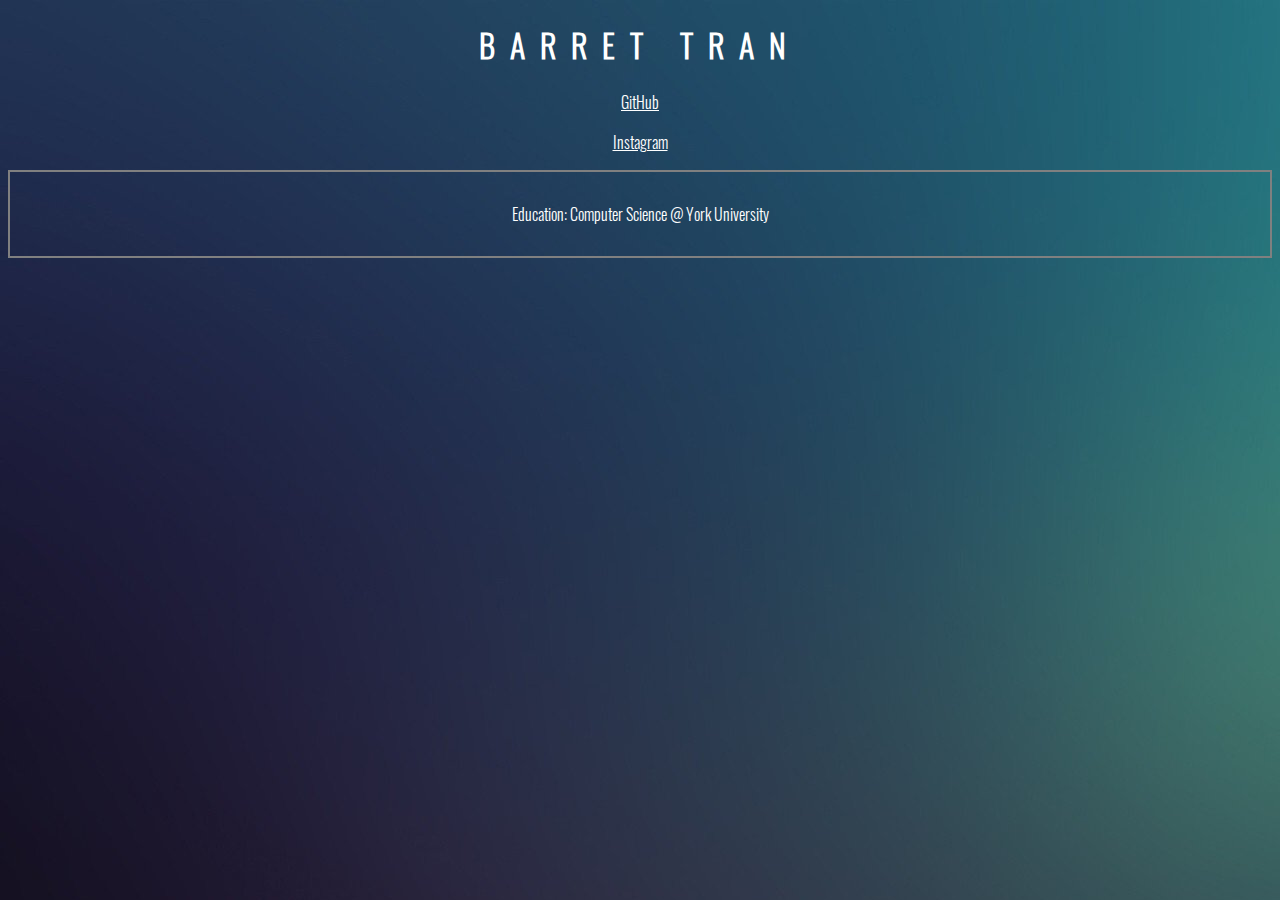
==== index.html @ cc815ce8 "Fonts" ====
<!DOCTYPE html>
<html>
	<head>
		<h1> BARRET TRAN </h1>
		<link rel="stylesheet" href="style.css">
	</head>
	<body background="bg/bg.jpg">
		<p><a href="https://www.github.com/Barrett97/" target="_blank"> GitHub </a></p>
		<p><a href="https://www.instagram.com/barrett.tran/" target="_blank"> Instagram </a></p>
		<div> Education: Computer Science @ York University <br/> </div>
	</body>
</html>
---- style.css ----
@font-face {
	font-family: Oswald;
	src: url(font/Oswald/Oswald-Light.ttf);
}

 * {
	font-family: Oswald;
	color: white;
 }
		
h1 {
	text-align: center;
	letter-spacing: 15px;
}

body {
	background="bg/bg.jpg";
}

p {
	text-align: center;
	background-image:bg/bg.jpg;
}

div {
	text-align: center;
	padding: 30px;
	border: 2px solid gray;
	margin: 0;
	
}
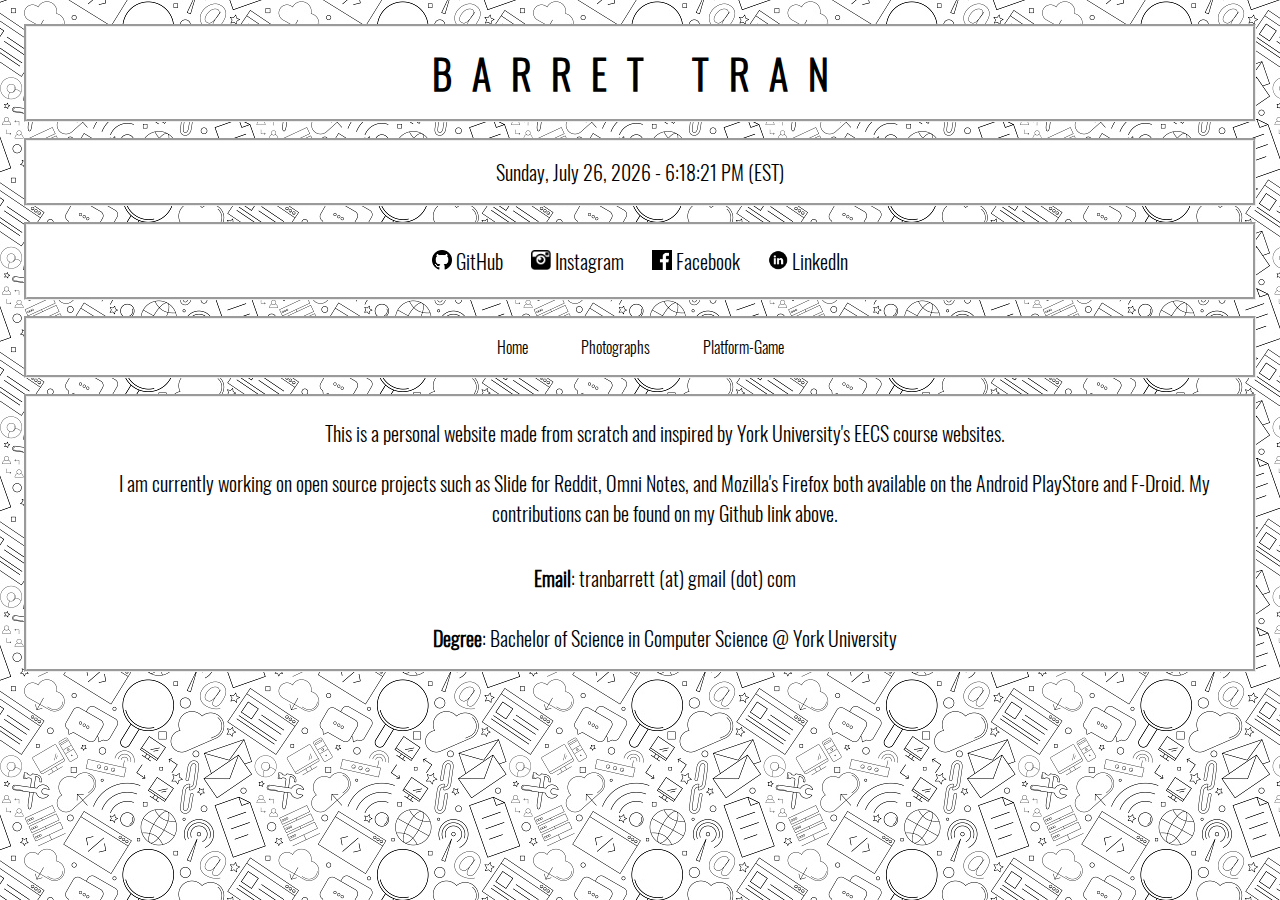
==== commit 1831a3b4: "New website" ====
--- a/index.html
+++ b/index.html
@@ -1,12 +1,85 @@
 <!DOCTYPE html>
 <html>
 	<head>
-		<h1> BARRET TRAN </h1>
+		<meta charset="utf-8">
+		<meta http-equiv="X-UA-Compatible" content="IE=edge,chrome=1">
+		<title>Barret Tran Website</title>
+		<meta name="description" content="">
+		<meta name="viewport" content="width=device-width">
+		<link rel="stylesheet" href="game/css/game.css">
+
 		<link rel="stylesheet" href="style.css">
+		<script type="text/javascript" src="java.js"></script>
+		
 	</head>
-	<body background="bg/bg.jpg">
-		<p><a href="https://www.github.com/Barrett97/" target="_blank"> GitHub </a></p>
-		<p><a href="https://www.instagram.com/barrett.tran/" target="_blank"> Instagram </a></p>
-		<div> Education: Computer Science @ York University <br/> </div>
+	<body>
+
+		<table id="table">
+			<tr>
+				<th id="toprow"> <div>BARRET TRAN</div></th>
+			</tr>
+
+			<tr>
+				<td id="clockrow">
+					<div id="clockbox"> </div>
+
+					<script>
+						GetClock();
+						setInterval(GetClock, 1000);
+					</script>
+				</td>
+			</tr>
+
+			<tr>
+				<td id="socialrow">
+					<p id="social">
+						<img src="icons/github.png" alt="git" style="width:20px;height:20px;">
+						<a style="text-decoration: none" onmouseover="bigImg(this)" onmouseout="normalImg(this)" href="https://www.github.com/Barrett97/" target="_blank"> GitHub </a>
+						
+						<span style="display:inline-block; width:20px;"></span> <!--spacing between social media links-->
+						
+						<img src="icons/insta.png" alt="git" style="width:20px;height:20px;">
+						<a style="text-decoration: none" onmouseover="bigImg(this)" onmouseout="normalImg(this)" href="https://www.instagram.com/barrett.tran/" target="_blank"> Instagram </a>
+						
+						<span style="display:inline-block; width:20px;"></span>
+						
+						<img src="icons/facebookblack.png" alt="git" style="width:20px;height:20px;">
+						<a style="text-decoration: none" onmouseover="bigImg(this)" onmouseout="normalImg(this)" href="https://www.facebook.com/barrett.tran" target="_blank"> Facebook </a>
+						
+						<span style="display:inline-block; width:20px;"></span>
+						
+						<img src="icons/linkedin.png" alt="git" style="width:20px;height:20px;">
+						<a style="text-decoration: none" onmouseover="bigImg(this)" onmouseout="normalImg(this)" href="https://www.linkedin.com/in/barret-t-62b75490/" target="_blank"> LinkedIn </a>
+					</p>
+				</td>
+			</tr>
+
+			<tr>
+				<td id="directory">
+					<div>
+						<a style="text-decoration: none" onmouseover="bigImg(this)" onmouseout="normalImg(this)" href="index.html">Home</a>
+						<a style="text-decoration: none" onmouseover="bigImg(this)" onmouseout="normalImg(this)" href="pages/photo.html">Photographs</a>
+						<a style="text-decoration: none" onmouseover="bigImg(this)" onmouseout="normalImg(this)" href="pages/photo.html">Platform-Game</a>
+					</div>
+
+				</td>
+			</tr>
+
+			<tr>
+				<td id="personalrow">
+					<p>This is a personal website made from scratch and inspired by York University's EECS course websites.</p>
+					
+					<p>I am currently working on open source projects such as Slide for Reddit, Omni Notes, and Mozilla's Firefox both available on the Android PlayStore and F-Droid. My contributions can be found on my Github link above.</p>
+					
+					<div> 
+						<b>Email</b>: tranbarrett (at) gmail (dot) com <br/>
+					</div>
+					
+					<div> <b>Degree</b>: Bachelor of Science in Computer Science @ York University <br/> </div>
+				</td>
+			</tr>
+
+
+		</table>
 	</body>
 </html>
--- a/game/css/game.css
+++ b/game/css/game.css
@@ -0,0 +1,44 @@
+.background {
+    background: rgb(52, 166, 251);
+    table-layout: fixed;
+    border-spacing: 0;
+}
+
+.background td {
+    padding: 0;
+}
+
+.lava {
+    background: rgb(255, 100, 100);
+}
+
+.wall {
+    background: white;
+}
+
+.actor {
+    position: absolute;
+}
+
+.coin {
+    background: rgb(241, 229, 89);
+}
+
+.player {
+    background: rgb(64, 64, 64);
+}
+
+.lost .player {
+    background: rgb(160, 64, 64);
+}
+
+.won .player {
+    box-shadow: -4px -7px 8px white, 4px -7px 8px white;
+}
+
+.game {
+    overflow: hidden;
+    max-width: 600px;
+    max-height: 450px;
+    position: relative;
+}--- a/style.css
+++ b/style.css
@@ -3,9 +3,9 @@
 	src: url(font/Oswald/Oswald-Light.ttf);
 }
 
- * {
+* {
 	font-family: Oswald;
-	color: white;
+	color: black;
  }
 		
 h1 {
@@ -13,19 +13,84 @@
 	letter-spacing: 15px;
 }
 
-body {
-	background="bg/bg.jpg";
+#table {
+	border-spacing: 1em;
+	width: 100%;
 }
 
-p {
+#toprow {
+	background-color: white;
+	border: groove;
+	letter-spacing: 20px;
+	font-size: 40px
+}
+
+#socialrow {
+	background-color: white;
+	border: groove;
+}
+
+#social {
+	font-size: 20px;
+}
+
+#directory {
+	background-color: white;
+	border: groove;
+	word-spacing: 50px;
+}
+
+#photorow {
+	background-color: white;
+	border: groove;
+	
+	padding: 50px;
 	text-align: center;
-	background-image:bg/bg.jpg;
 }
+
+#clockrow {
+	background-color: white;
+	border: groove;
+	font-size: 20px;
+}
+
+#van {
+	max-width: 50%;
+	border-radius: 8px;
+	border: 1px solid black;
+}
+
+#personalrow {
+	background-color: white;
+	border: groove;
+	font-size: 20px;
+	padding-left: 50px;
+	padding-rightr: 50px;
+}
+
+.button {
+  background-color: #e4b870;
+  border: none;
+  color: white;
+  padding: 15px 32px;
+  text-align: center;
+  text-decoration: none;
+  display: inline-block;
+  font-size: 16px;
+  margin: 4px 2px;
+  cursor: pointer;
+  border-radius: 4px;
+}
+
+body {
+	background-image: url(bg/bg.jpg);
+}
+
+p { text-align: center; }
 
 div {
 	text-align: center;
-	padding: 30px;
-	border: 2px solid gray;
+	padding: 15px;
+	border: 0;
 	margin: 0;
-	
 }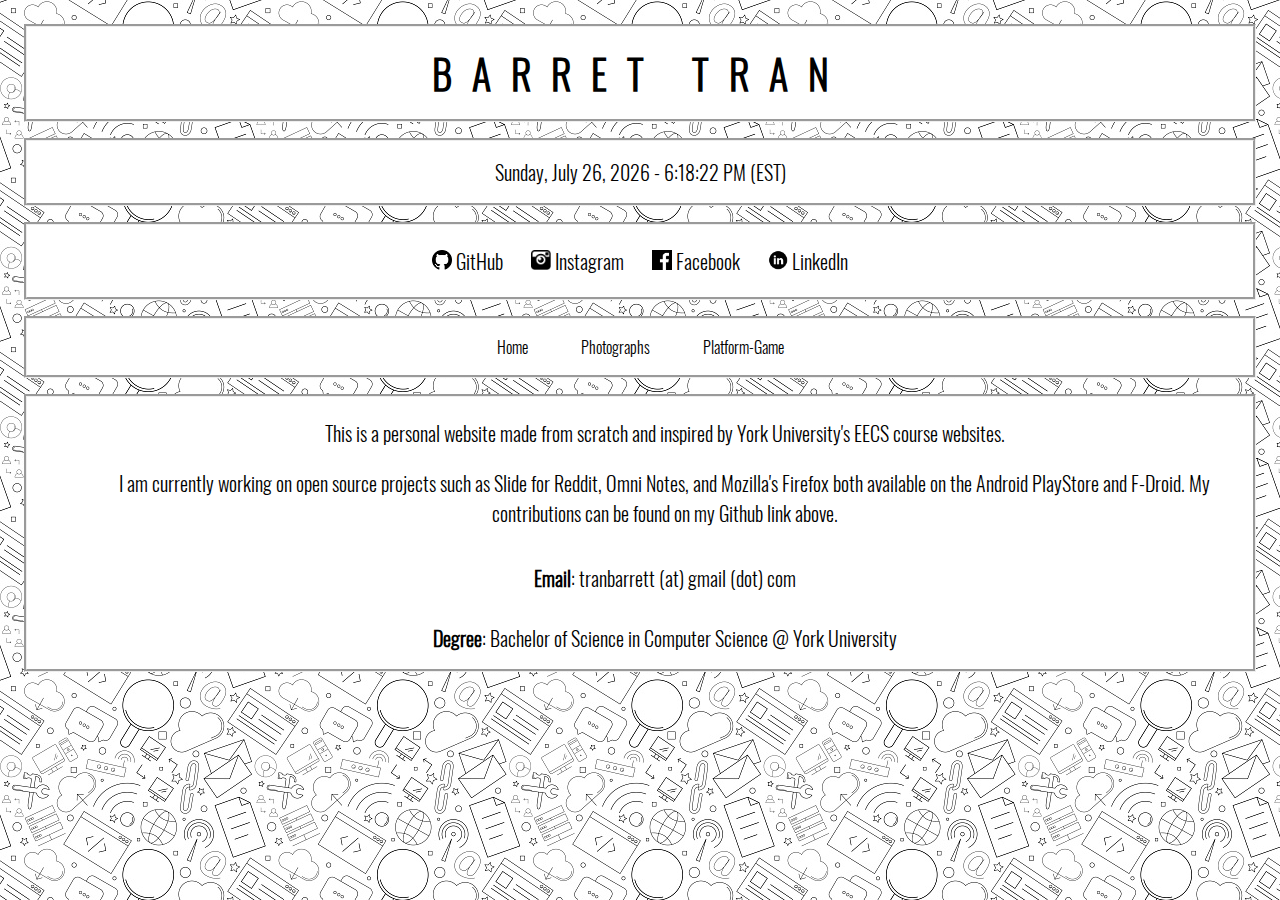
==== commit c476d610: "Merge branch 'master' of https://github.com/Barrett97/Barrett97.github.io" ====
--- a/index.html
+++ b/index.html
@@ -10,7 +10,7 @@
 
 		<link rel="stylesheet" href="style.css">
 		<script type="text/javascript" src="java.js"></script>
-		
+
 	</head>
 	<body>
 
@@ -35,19 +35,19 @@
 					<p id="social">
 						<img src="icons/github.png" alt="git" style="width:20px;height:20px;">
 						<a style="text-decoration: none" onmouseover="bigImg(this)" onmouseout="normalImg(this)" href="https://www.github.com/Barrett97/" target="_blank"> GitHub </a>
-						
+
 						<span style="display:inline-block; width:20px;"></span> <!--spacing between social media links-->
-						
+
 						<img src="icons/insta.png" alt="git" style="width:20px;height:20px;">
 						<a style="text-decoration: none" onmouseover="bigImg(this)" onmouseout="normalImg(this)" href="https://www.instagram.com/barrett.tran/" target="_blank"> Instagram </a>
-						
+
 						<span style="display:inline-block; width:20px;"></span>
-						
+
 						<img src="icons/facebookblack.png" alt="git" style="width:20px;height:20px;">
 						<a style="text-decoration: none" onmouseover="bigImg(this)" onmouseout="normalImg(this)" href="https://www.facebook.com/barrett.tran" target="_blank"> Facebook </a>
-						
+
 						<span style="display:inline-block; width:20px;"></span>
-						
+
 						<img src="icons/linkedin.png" alt="git" style="width:20px;height:20px;">
 						<a style="text-decoration: none" onmouseover="bigImg(this)" onmouseout="normalImg(this)" href="https://www.linkedin.com/in/barret-t-62b75490/" target="_blank"> LinkedIn </a>
 					</p>
@@ -68,13 +68,13 @@
 			<tr>
 				<td id="personalrow">
 					<p>This is a personal website made from scratch and inspired by York University's EECS course websites.</p>
-					
+
 					<p>I am currently working on open source projects such as Slide for Reddit, Omni Notes, and Mozilla's Firefox both available on the Android PlayStore and F-Droid. My contributions can be found on my Github link above.</p>
-					
-					<div> 
+
+					<div>
 						<b>Email</b>: tranbarrett (at) gmail (dot) com <br/>
 					</div>
-					
+
 					<div> <b>Degree</b>: Bachelor of Science in Computer Science @ York University <br/> </div>
 				</td>
 			</tr>
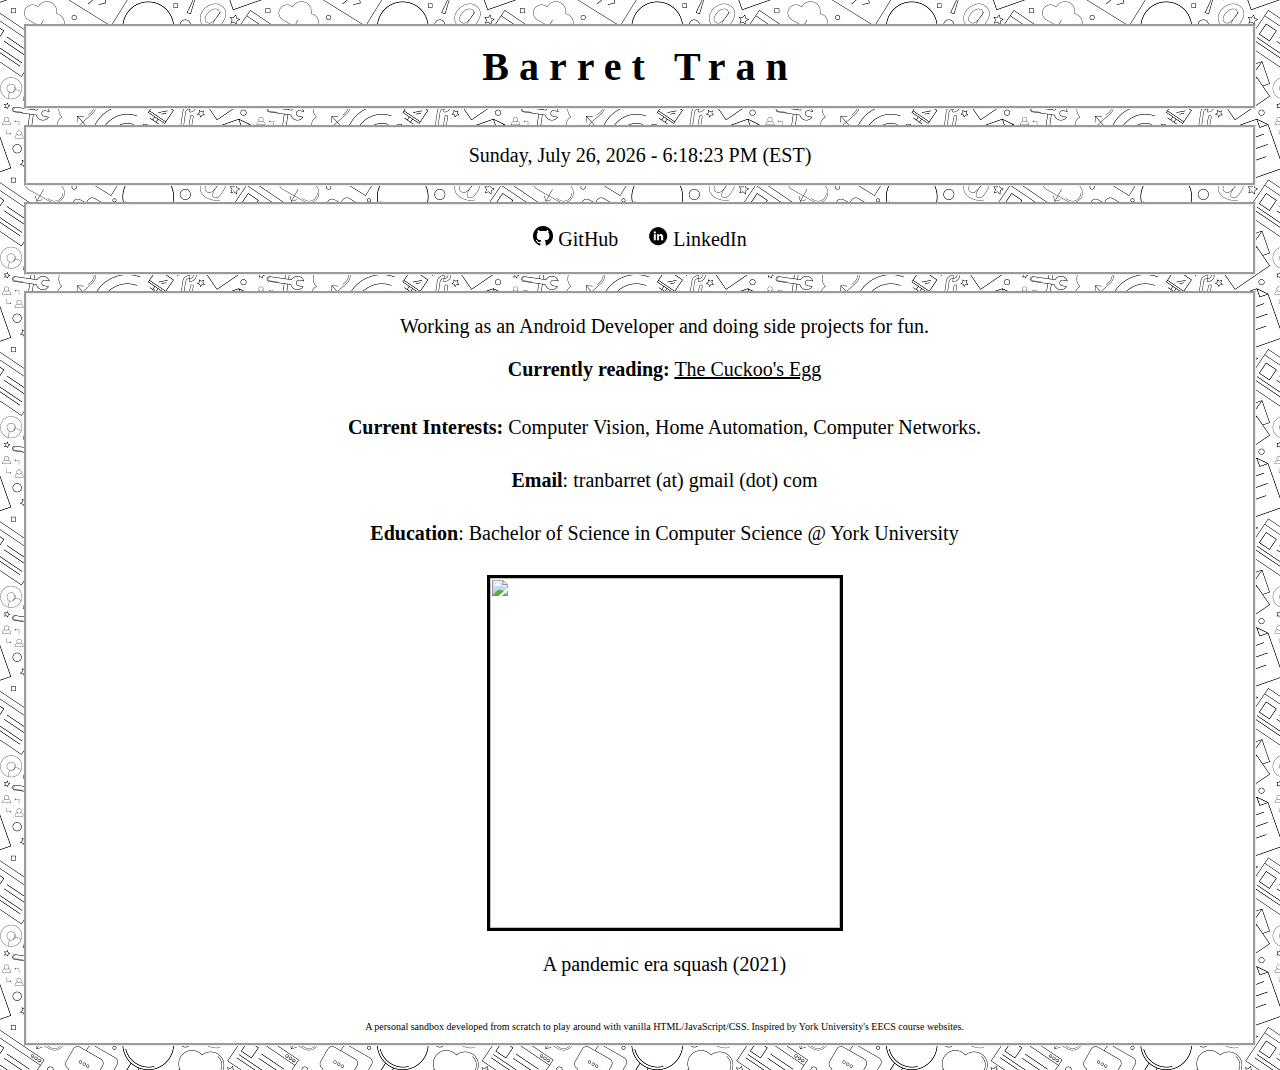
==== commit 70493ed6: "Update site." ====
--- a/index.html
+++ b/index.html
@@ -16,7 +16,7 @@
 
 		<table id="table">
 			<tr>
-				<th id="toprow"> <div>BARRET TRAN</div></th>
+				<th id="toprow"> <div>Barret Tran</div></th>
 			</tr>
 
 			<tr>
@@ -36,16 +36,6 @@
 						<img src="icons/github.png" alt="git" style="width:20px;height:20px;">
 						<a style="text-decoration: none" onmouseover="bigImg(this)" onmouseout="normalImg(this)" href="https://www.github.com/Barrett97/" target="_blank"> GitHub </a>
 
-						<span style="display:inline-block; width:20px;"></span> <!--spacing between social media links-->
-
-						<img src="icons/insta.png" alt="git" style="width:20px;height:20px;">
-						<a style="text-decoration: none" onmouseover="bigImg(this)" onmouseout="normalImg(this)" href="https://www.instagram.com/barrett.tran/" target="_blank"> Instagram </a>
-
-						<span style="display:inline-block; width:20px;"></span>
-
-						<img src="icons/facebookblack.png" alt="git" style="width:20px;height:20px;">
-						<a style="text-decoration: none" onmouseover="bigImg(this)" onmouseout="normalImg(this)" href="https://www.facebook.com/barrett.tran" target="_blank"> Facebook </a>
-
 						<span style="display:inline-block; width:20px;"></span>
 
 						<img src="icons/linkedin.png" alt="git" style="width:20px;height:20px;">
@@ -54,28 +44,50 @@
 				</td>
 			</tr>
 
-			<tr>
+			<!-- <tr>
 				<td id="directory">
 					<div>
 						<a style="text-decoration: none" onmouseover="bigImg(this)" onmouseout="normalImg(this)" href="index.html">Home</a>
-						<a style="text-decoration: none" onmouseover="bigImg(this)" onmouseout="normalImg(this)" href="pages/photo.html">Photographs</a>
-						<a style="text-decoration: none" onmouseover="bigImg(this)" onmouseout="normalImg(this)" href="pages/photo.html">Platform-Game</a>
 					</div>
 
 				</td>
-			</tr>
+			</tr> -->
 
 			<tr>
 				<td id="personalrow">
-					<p>This is a personal website made from scratch and inspired by York University's EECS course websites.</p>
 
-					<p>I am currently working on open source projects such as Slide for Reddit, Omni Notes, and Mozilla's Firefox both available on the Android PlayStore and F-Droid. My contributions can be found on my Github link above.</p>
+					<p>Working as an Android Developer and doing side projects for fun.</p>
+
+               <p></p>
+
+               <p>
+                  <b>Currently reading:</b> 
+                  <a href="https://www.google.com/search?q=the+cuckoo%27s+egg&rlz=1C1ASRM_enCA893CA893&oq=the+cuckoo%27s+egg&aqs=chrome.0.0i10i355i512j46i10i512j0i10i512l8.2981j0j9&sourceid=chrome&ie=UTF-8">
+                     The Cuckoo's Egg
+                  </a>
+               </p>
+
+               <div>
+                  <b>
+                     Current Interests:
+                  </b>
+                  Computer Vision, Home Automation, Computer Networks.
+               </div>
 
 					<div>
-						<b>Email</b>: tranbarrett (at) gmail (dot) com <br/>
+						<b>Email</b>: tranbarret (at) gmail (dot) com <br/>
 					</div>
 
-					<div> <b>Degree</b>: Bachelor of Science in Computer Science @ York University <br/> </div>
+					<div>
+                  <b>Education</b>: Bachelor of Science in Computer Science @ York University <br/>
+               </div>
+
+               <div>
+                  <img src="photos/PXL_20210810_194635268.MP_2.jpg" width="350" height="350" style="border:3px solid black"></img>
+                  <p>A pandemic era squash (2021)</p>
+               </div>
+
+               <p style="font-size: x-small;">A personal sandbox developed from scratch to play around with vanilla HTML/JavaScript/CSS. Inspired by York University's EECS course websites.</p>
 				</td>
 			</tr>
 
--- a/style.css
+++ b/style.css
@@ -1,10 +1,10 @@
 @font-face {
-	font-family: Oswald;
-	src: url(font/Oswald/Oswald-Light.ttf);
+	font-family: Ubuntu;
+	src: url(fonts/Ubuntu/Ubuntu-Light.ttf);
 }
 
 * {
-	font-family: Oswald;
+	font-family: Ubuntu;
 	color: black;
  }
 		
@@ -21,7 +21,7 @@
 #toprow {
 	background-color: white;
 	border: groove;
-	letter-spacing: 20px;
+	letter-spacing: 10px;
 	font-size: 40px
 }
 
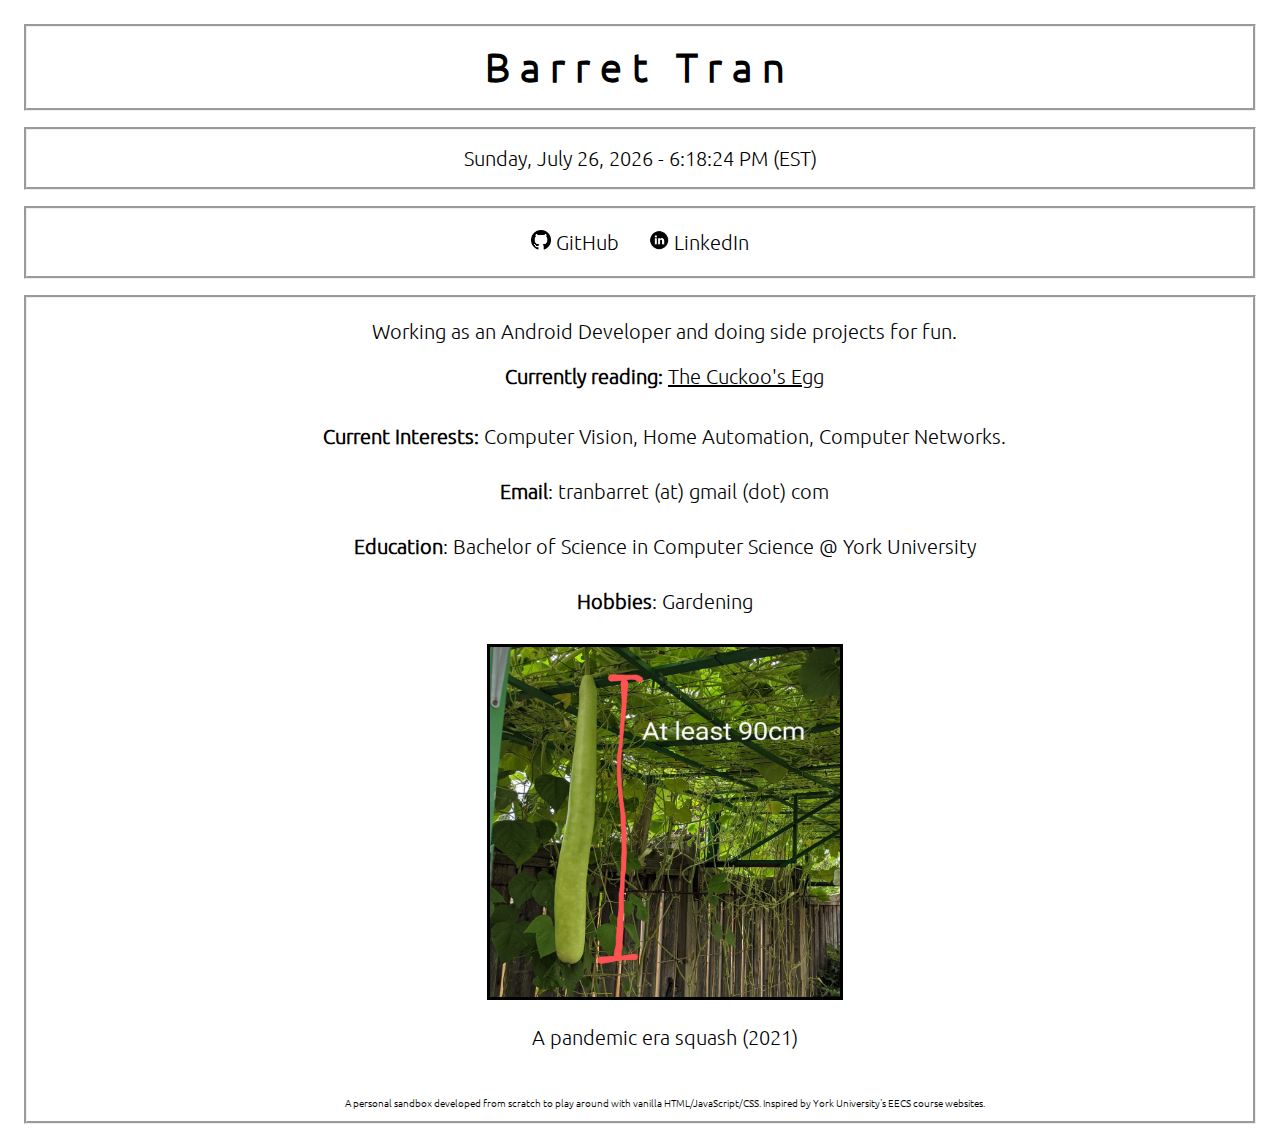
==== commit cb2df70d: "Hobbies." ====
--- a/index.html
+++ b/index.html
@@ -83,6 +83,10 @@
                </div>
 
                <div>
+                  <b>Hobbies</b>: Gardening <br/>
+               </div>
+
+               <div>
                   <img src="photos/PXL_20210810_194635268.MP_2.jpg" width="350" height="350" style="border:3px solid black"></img>
                   <p>A pandemic era squash (2021)</p>
                </div>
--- a/style.css
+++ b/style.css
@@ -83,7 +83,7 @@
 }
 
 body {
-	background-image: url(bg/bg.jpg);
+	background-`age: url(bg/bg.jpg);
 }
 
 p { text-align: center; }
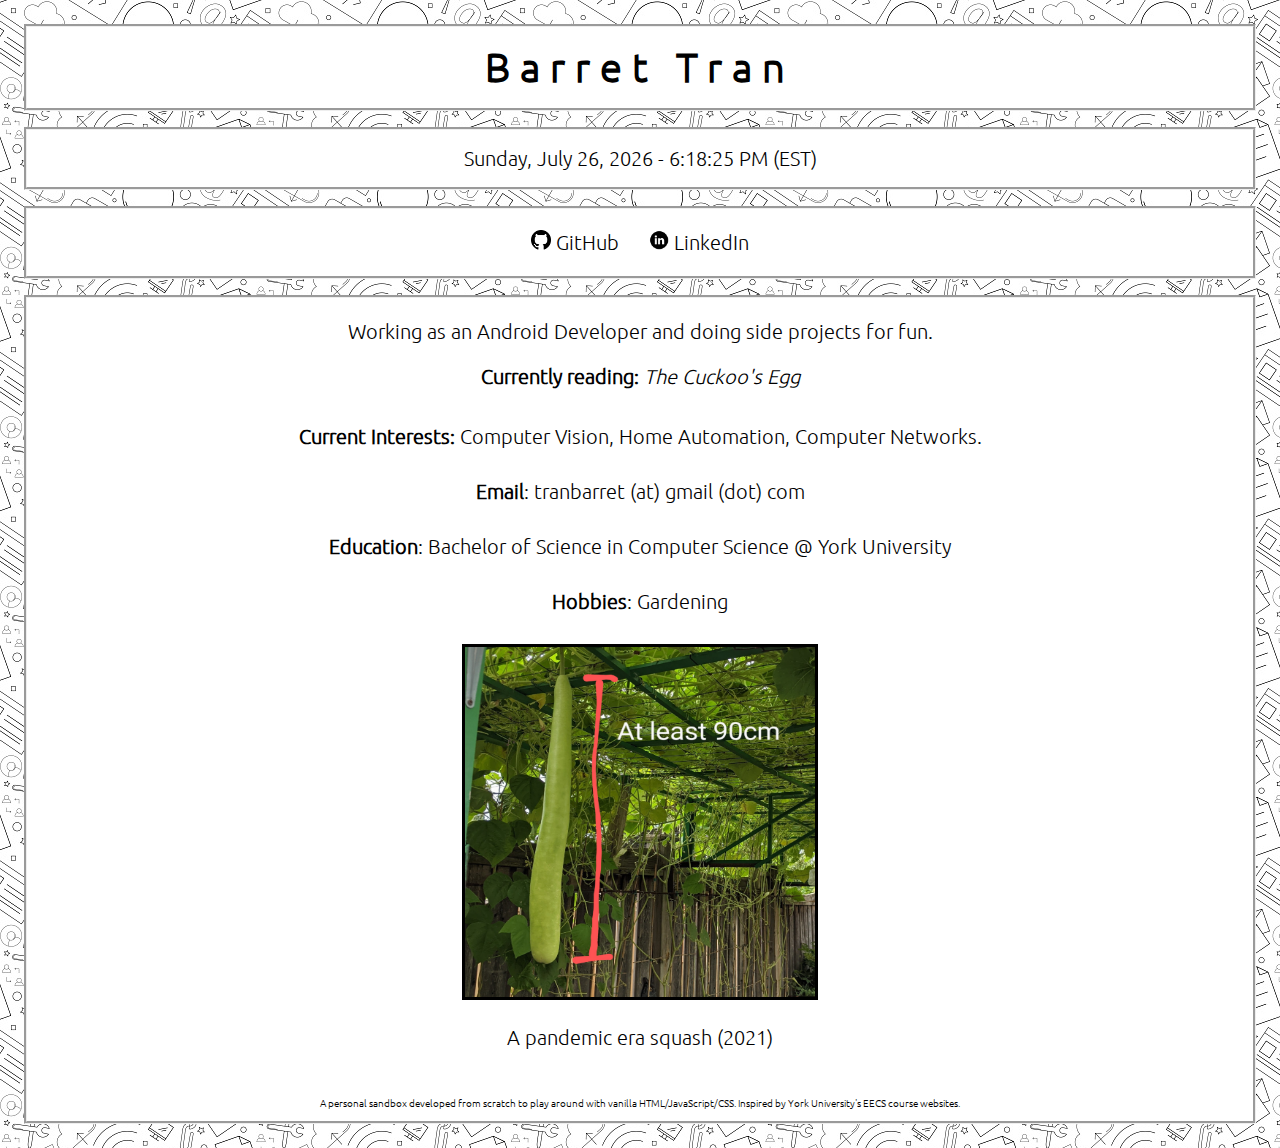
==== commit d3d39cb9: "Final" ====
--- a/index.html
+++ b/index.html
@@ -62,7 +62,8 @@
 
                <p>
                   <b>Currently reading:</b> 
-                  <a href="https://www.google.com/search?q=the+cuckoo%27s+egg&rlz=1C1ASRM_enCA893CA893&oq=the+cuckoo%27s+egg&aqs=chrome.0.0i10i355i512j46i10i512j0i10i512l8.2981j0j9&sourceid=chrome&ie=UTF-8">
+                  <a style="font-style: italic; text-decoration: none;"
+                     href="https://www.google.com/search?q=the+cuckoo%27s+egg&rlz=1C1ASRM_enCA893CA893&oq=the+cuckoo%27s+egg&aqs=chrome.0.0i10i355i512j46i10i512j0i10i512l8.2981j0j9&sourceid=chrome&ie=UTF-8">
                      The Cuckoo's Egg
                   </a>
                </p>
--- a/style.css
+++ b/style.css
@@ -65,7 +65,7 @@
 	border: groove;
 	font-size: 20px;
 	padding-left: 50px;
-	padding-rightr: 50px;
+	padding-right: 50px;
 }
 
 .button {
@@ -83,7 +83,8 @@
 }
 
 body {
-	background-`age: url(bg/bg.jpg);
+	background-image: url(bg/bg.jpg);
+   /* background-color: black; */
 }
 
 p { text-align: center; }
@@ -93,4 +94,11 @@
 	padding: 15px;
 	border: 0;
 	margin: 0;
-}+}
+
+/* body {
+   background-color: #e5e5f7;
+   opacity: 0.8;
+   background-size: 20px 20px;
+   background-image:  repeating-linear-gradient(to right, #000000, #000000 1px, #e5e5f7 1px, #e5e5f7);
+} */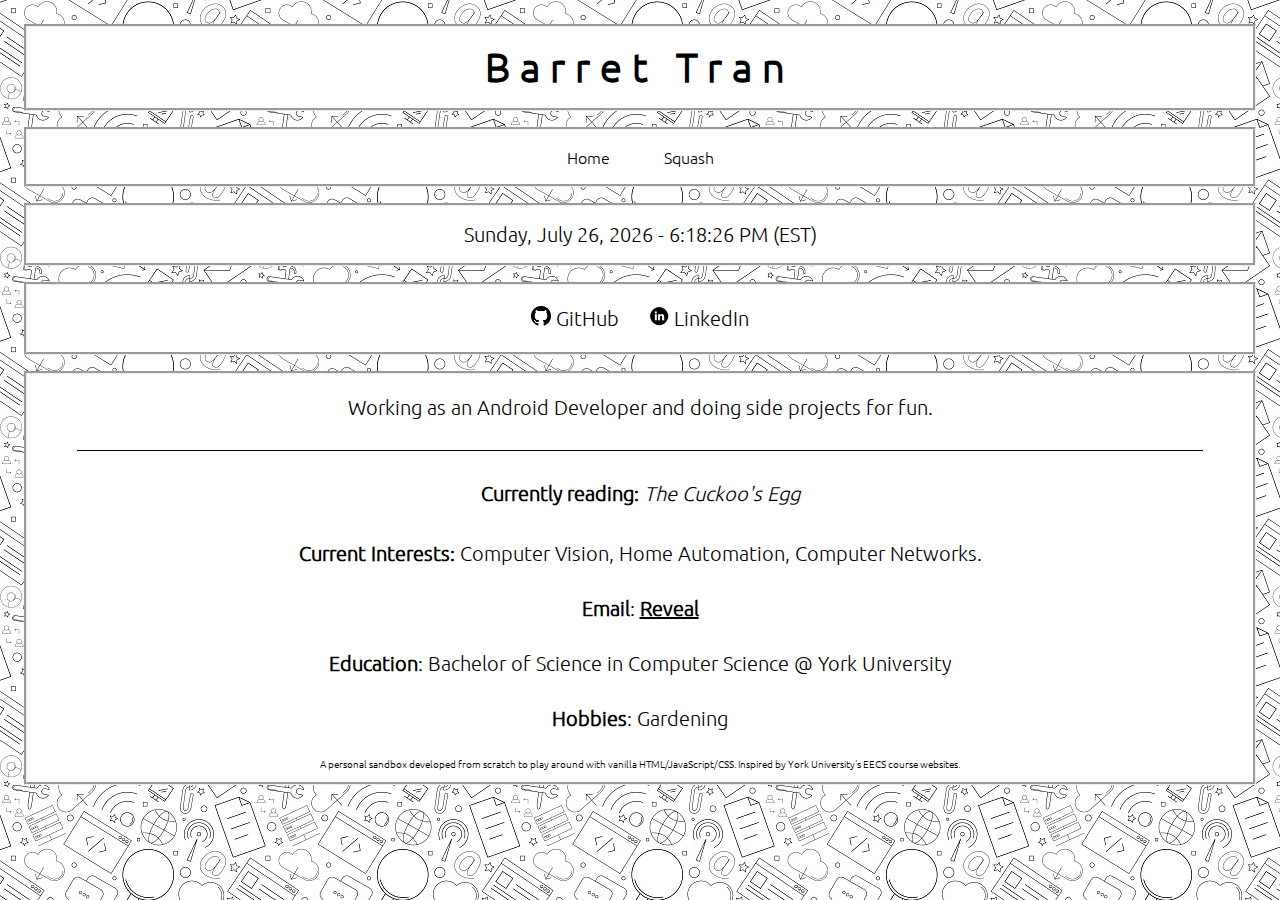
==== commit 72235323: "Reorganizing site. Moved squash." ====
--- a/index.html
+++ b/index.html
@@ -3,11 +3,9 @@
 	<head>
 		<meta charset="utf-8">
 		<meta http-equiv="X-UA-Compatible" content="IE=edge,chrome=1">
-		<title>Barret Tran Website</title>
+		<title>Barret Tran</title>
 		<meta name="description" content="">
 		<meta name="viewport" content="width=device-width">
-		<link rel="stylesheet" href="game/css/game.css">
-
 		<link rel="stylesheet" href="style.css">
 		<script type="text/javascript" src="java.js"></script>
 
@@ -17,6 +15,15 @@
 		<table id="table">
 			<tr>
 				<th id="toprow"> <div>Barret Tran</div></th>
+			</tr>
+
+         <tr>
+				<td id="directory">
+					<div>
+						<a style="text-decoration: none" onmouseover="bigImg(this)" onmouseout="normalImg(this)" href="index.html">Home</a>
+                  <a style="text-decoration: none" onmouseover="bigImg(this)" onmouseout="normalImg(this)" href="pages/squash.html">Squash</a>
+					</div>
+				</td>
 			</tr>
 
 			<tr>
@@ -44,21 +51,57 @@
 				</td>
 			</tr>
 
-			<!-- <tr>
-				<td id="directory">
-					<div>
-						<a style="text-decoration: none" onmouseover="bigImg(this)" onmouseout="normalImg(this)" href="index.html">Home</a>
-					</div>
-
-				</td>
-			</tr> -->
-
 			<tr>
 				<td id="personalrow">
-
 					<p>Working as an Android Developer and doing side projects for fun.</p>
 
-               <p></p>
+               <p class="line"></p>
+
+               <!-- <table class="center">
+                  <tr>
+                    <td id="tdEnd">Currently reading:</td>
+                    <td id="tdStart">
+                        <a style="font-style: italic; text-decoration: none;"
+                        href="https://www.google.com/search?q=the+cuckoo%27s+egg&rlz=1C1ASRM_enCA893CA893&oq=the+cuckoo%27s+egg&aqs=chrome.0.0i10i355i512j46i10i512j0i10i512l8.2981j0j9&sourceid=chrome&ie=UTF-8">
+                        The Cuckoo's Egg
+                  </a>
+                    </td>
+                  </tr>
+                     <tr>
+                     <td id="tdEnd">Current Interests:</td>
+                     <td id="tdStart">
+                        Computer Vision, Home Automation, Computer Networks.
+                     </td>
+                  </tr>
+                 </tr>
+                 <tr>
+                  <td id="tdEnd">Email:</td>
+                   <td id="tdStart">
+                     <b class="email">
+                        <span id="text" onclick="SEmail()"><a href="#">Reveal E-mail</a></span>
+                        <span id="email" style="display:none">tranbarret@gmail.com</a></span>
+                     </b>
+                   </td>
+                  </tr>
+                  <tr>
+                     <td id="tdEnd">Email:</td>
+                      <td id="tdStart">
+                        <b class="email">
+                           <span id="text" onclick="SEmail()"><a href="#">Reveal E-mail</a></span>
+                           <span id="email" style="display:none">tranbarret@gmail.com</a></span>
+                        </b>
+                      </td>
+                     </tr>
+                     <tr>
+                        <td id="tdEnd">Email:</td>
+                         <td id="tdStart">
+                           <b class="email">
+                              <span id="text" onclick="SEmail()"><a href="#">Reveal E-mail</a></span>
+                              <span id="email" style="display:none">tranbarret@gmail.com</a></span>
+                           </b>
+                         </td>
+                        </tr>
+                </table> -->
 
                <p>
                   <b>Currently reading:</b> 
@@ -76,21 +119,25 @@
                </div>
 
 					<div>
-						<b>Email</b>: tranbarret (at) gmail (dot) com <br/>
-					</div>
+                  <b>Email</b>: 
+                  <b class="email">
+                     <span id="text" onclick="SEmail()"><a href="#">Reveal</a></span>
+                     <span id="email" style="display:none">tranbarret@gmail.com</a></span>
+                  </b>
+               </div>
 
 					<div>
                   <b>Education</b>: Bachelor of Science in Computer Science @ York University <br/>
                </div>
 
                <div>
-                  <b>Hobbies</b>: Gardening <br/>
+                  <b>Hobbies</b>: Gardening<br/>
                </div>
 
-               <div>
+               <!-- <div>
                   <img src="photos/PXL_20210810_194635268.MP_2.jpg" width="350" height="350" style="border:3px solid black"></img>
                   <p>A pandemic era squash (2021)</p>
-               </div>
+               </div> -->
 
                <p style="font-size: x-small;">A personal sandbox developed from scratch to play around with vanilla HTML/JavaScript/CSS. Inspired by York University's EECS course websites.</p>
 				</td>
--- a/style.css
+++ b/style.css
@@ -1,71 +1,71 @@
 @font-face {
-	font-family: Ubuntu;
-	src: url(fonts/Ubuntu/Ubuntu-Light.ttf);
+  font-family: Ubuntu;
+  src: url(fonts/Ubuntu/Ubuntu-Light.ttf);
 }
 
 * {
-	font-family: Ubuntu;
-	color: black;
- }
-		
+  font-family: Ubuntu;
+  color: black;
+}
+
 h1 {
-	text-align: center;
-	letter-spacing: 15px;
+  text-align: center;
+  letter-spacing: 15px;
 }
 
 #table {
-	border-spacing: 1em;
-	width: 100%;
+  border-spacing: 1em;
+  width: 100%;
 }
 
 #toprow {
-	background-color: white;
-	border: groove;
-	letter-spacing: 10px;
-	font-size: 40px
+  background-color: white;
+  border: groove;
+  letter-spacing: 10px;
+  font-size: 40px;
 }
 
 #socialrow {
-	background-color: white;
-	border: groove;
+  background-color: white;
+  border: groove;
 }
 
 #social {
-	font-size: 20px;
+  font-size: 20px;
 }
 
 #directory {
-	background-color: white;
-	border: groove;
-	word-spacing: 50px;
+  background-color: white;
+  border: groove;
+  word-spacing: 50px;
 }
 
 #photorow {
-	background-color: white;
-	border: groove;
-	
-	padding: 50px;
-	text-align: center;
+  background-color: white;
+  border: groove;
+
+  padding: 50px;
+  text-align: center;
 }
 
 #clockrow {
-	background-color: white;
-	border: groove;
-	font-size: 20px;
+  background-color: white;
+  border: groove;
+  font-size: 20px;
 }
 
 #van {
-	max-width: 50%;
-	border-radius: 8px;
-	border: 1px solid black;
+  max-width: 50%;
+  border-radius: 8px;
+  border: 1px solid black;
 }
 
 #personalrow {
-	background-color: white;
-	border: groove;
-	font-size: 20px;
-	padding-left: 50px;
-	padding-right: 50px;
+  background-color: white;
+  border: groove;
+  font-size: 20px;
+  padding-left: 50px;
+  padding-right: 50px;
 }
 
 .button {
@@ -83,17 +83,49 @@
 }
 
 body {
-	background-image: url(bg/bg.jpg);
-   /* background-color: black; */
+  background-image: url(bg/bg.jpg);
+  /* background-color: black; */
 }
 
-p { text-align: center; }
+p {
+  text-align: center;
+}
 
 div {
-	text-align: center;
-	padding: 15px;
-	border: 0;
-	margin: 0;
+  text-align: center;
+  padding: 15px;
+  border: 0;
+  margin: 0;
+}
+
+#tdEnd {
+  padding: 0 15px;
+  text-align: end;
+  font-weight: bold;
+}
+
+#tdStart {
+  padding: 0 15px;
+  text-align: start;
+}
+
+#tableRow {
+  padding-top: 20px;
+  padding-bottom: 20px;
+}
+
+.center {
+  width: 100%;
+  table-layout: fixed;
+  /* margin-left: auto;
+   margin-right: auto; */
+}
+
+.line {
+  width: 100%;
+  border-bottom: 1px solid black;
+  margin-top: 30px;
+  margin-bottom: 30px;
 }
 
 /* body {
@@ -101,4 +133,4 @@
    opacity: 0.8;
    background-size: 20px 20px;
    background-image:  repeating-linear-gradient(to right, #000000, #000000 1px, #e5e5f7 1px, #e5e5f7);
-} */+} */
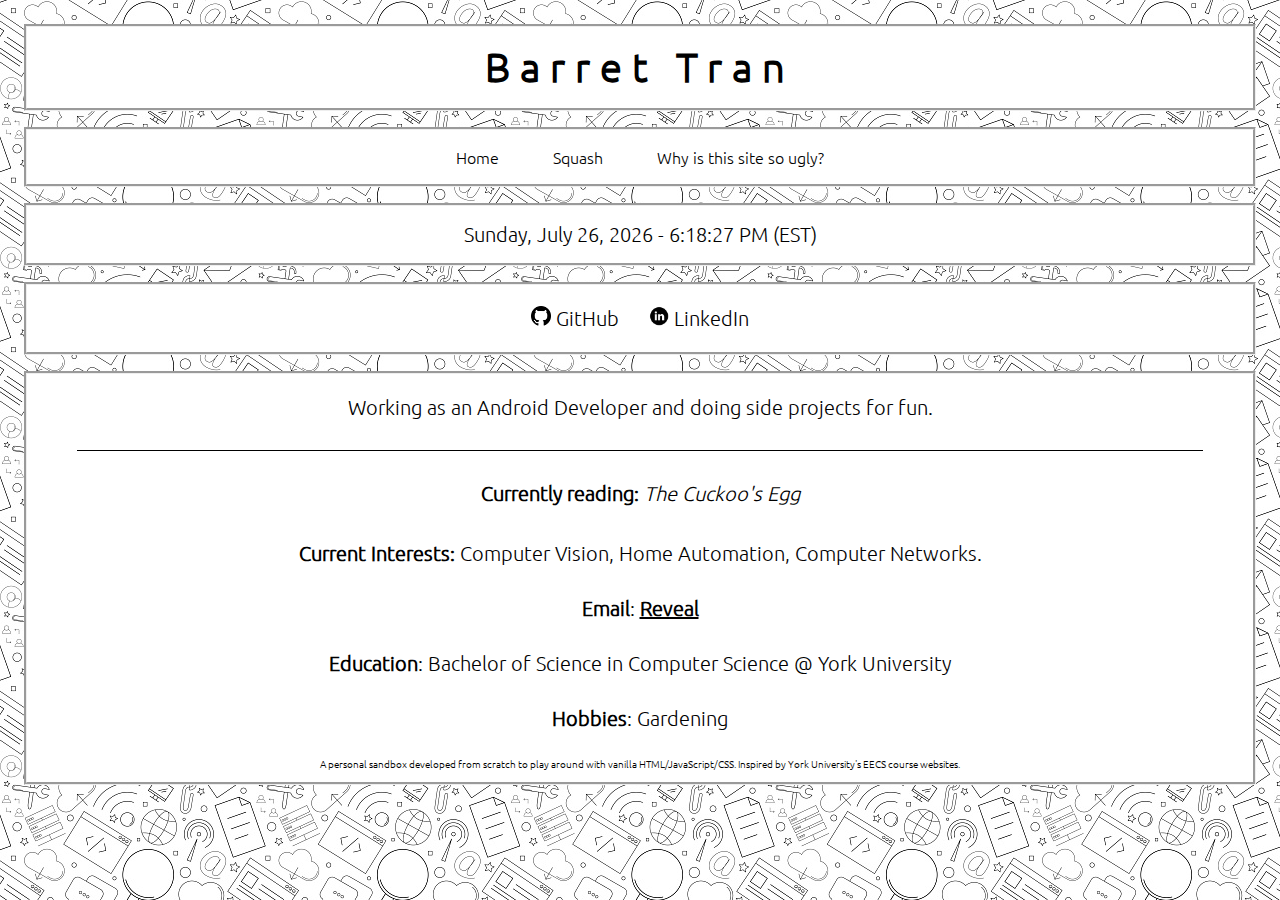
==== commit 4ac80bd1: "A page." ====
--- a/index.html
+++ b/index.html
@@ -22,6 +22,7 @@
 					<div>
 						<a style="text-decoration: none" onmouseover="bigImg(this)" onmouseout="normalImg(this)" href="index.html">Home</a>
                   <a style="text-decoration: none" onmouseover="bigImg(this)" onmouseout="normalImg(this)" href="pages/squash.html">Squash</a>
+                  <a style="text-decoration: none; word-spacing: normal;" onmouseover="bigImg(this)" onmouseout="normalImg(this)" href="pages/ugly.html">Why is this site so ugly?</a>
 					</div>
 				</td>
 			</tr>
@@ -53,6 +54,7 @@
 
 			<tr>
 				<td id="personalrow">
+
 					<p>Working as an Android Developer and doing side projects for fun.</p>
 
                <p class="line"></p>
--- a/style.css
+++ b/style.css
@@ -22,6 +22,13 @@
   background-color: white;
   border: groove;
   letter-spacing: 10px;
+  font-size: 40px;
+}
+
+#normaltoprow {
+  background-color: white;
+  border: groove;
+  letter-spacing: 5px;
   font-size: 40px;
 }
 
